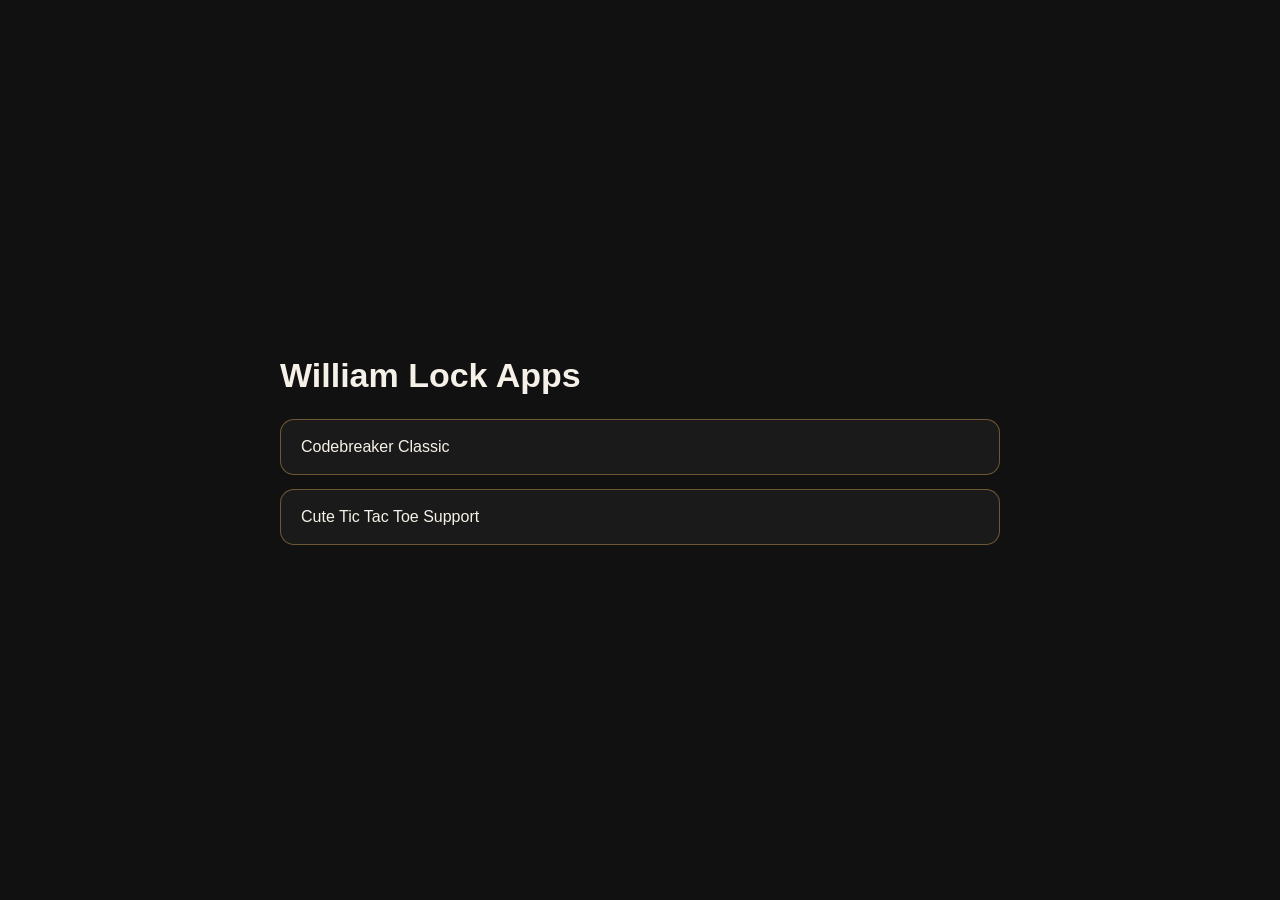
==== index.html @ 2002f567 "Add Codebreaker Classic pages" ====
<!doctype html>
<html lang="en">
  <head>
    <meta charset="utf-8">
    <meta name="viewport" content="width=device-width, initial-scale=1">
    <title>William Lock Apps</title>
    <style>
      :root {
        color-scheme: light dark;
        font-family: -apple-system, BlinkMacSystemFont, "Segoe UI", sans-serif;
      }

      body {
        margin: 0;
        min-height: 100vh;
        display: grid;
        place-items: center;
        background: #111;
        color: #f6f1e8;
      }

      main {
        width: min(720px, calc(100vw - 48px));
      }

      h1 {
        margin: 0 0 24px;
        font-size: 34px;
        font-weight: 700;
      }

      ul {
        list-style: none;
        margin: 0;
        padding: 0;
        display: grid;
        gap: 14px;
      }

      a {
        display: block;
        padding: 18px 20px;
        border: 1px solid rgba(214, 163, 82, 0.45);
        border-radius: 14px;
        color: inherit;
        text-decoration: none;
        background: rgba(255, 255, 255, 0.04);
      }

      a:hover {
        border-color: rgba(214, 163, 82, 0.9);
        background: rgba(214, 163, 82, 0.1);
      }
    </style>
  </head>
  <body>
    <main>
      <h1>William Lock Apps</h1>
      <ul>
        <li><a href="/codebreaker-classic/">Codebreaker Classic</a></li>
        <li><a href="https://williamlock.github.io/cute-tic-tac-toe-support/">Cute Tic Tac Toe Support</a></li>
      </ul>
    </main>
  </body>
</html>
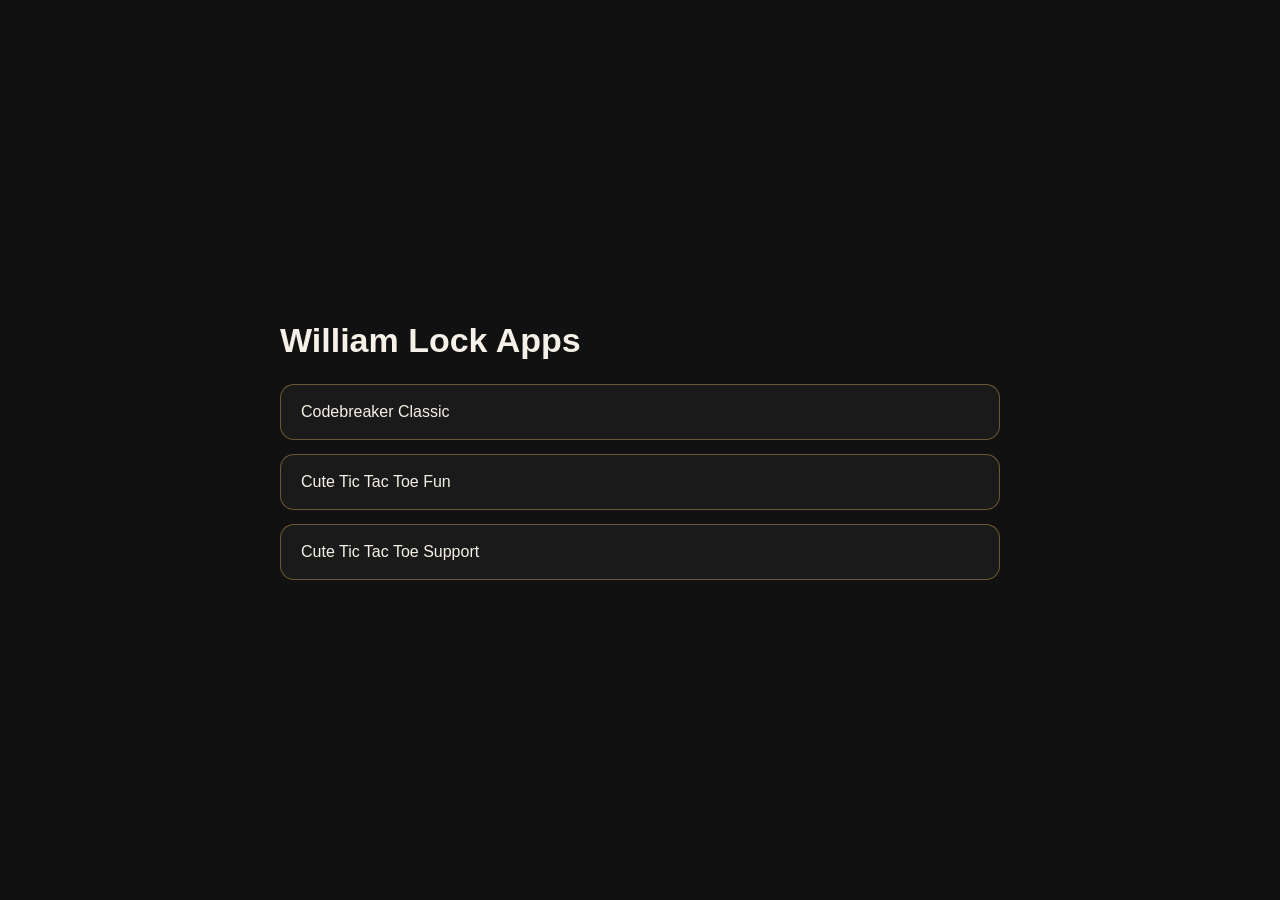
==== commit 2fd44c05: "Add Cute Tic Tac Toe product page" ====
--- a/index.html
+++ b/index.html
@@ -58,6 +58,7 @@
       <h1>William Lock Apps</h1>
       <ul>
         <li><a href="/codebreaker-classic/">Codebreaker Classic</a></li>
+        <li><a href="/cute-tic-tac-toe/">Cute Tic Tac Toe Fun</a></li>
         <li><a href="https://williamlock.github.io/cute-tic-tac-toe-support/">Cute Tic Tac Toe Support</a></li>
       </ul>
     </main>
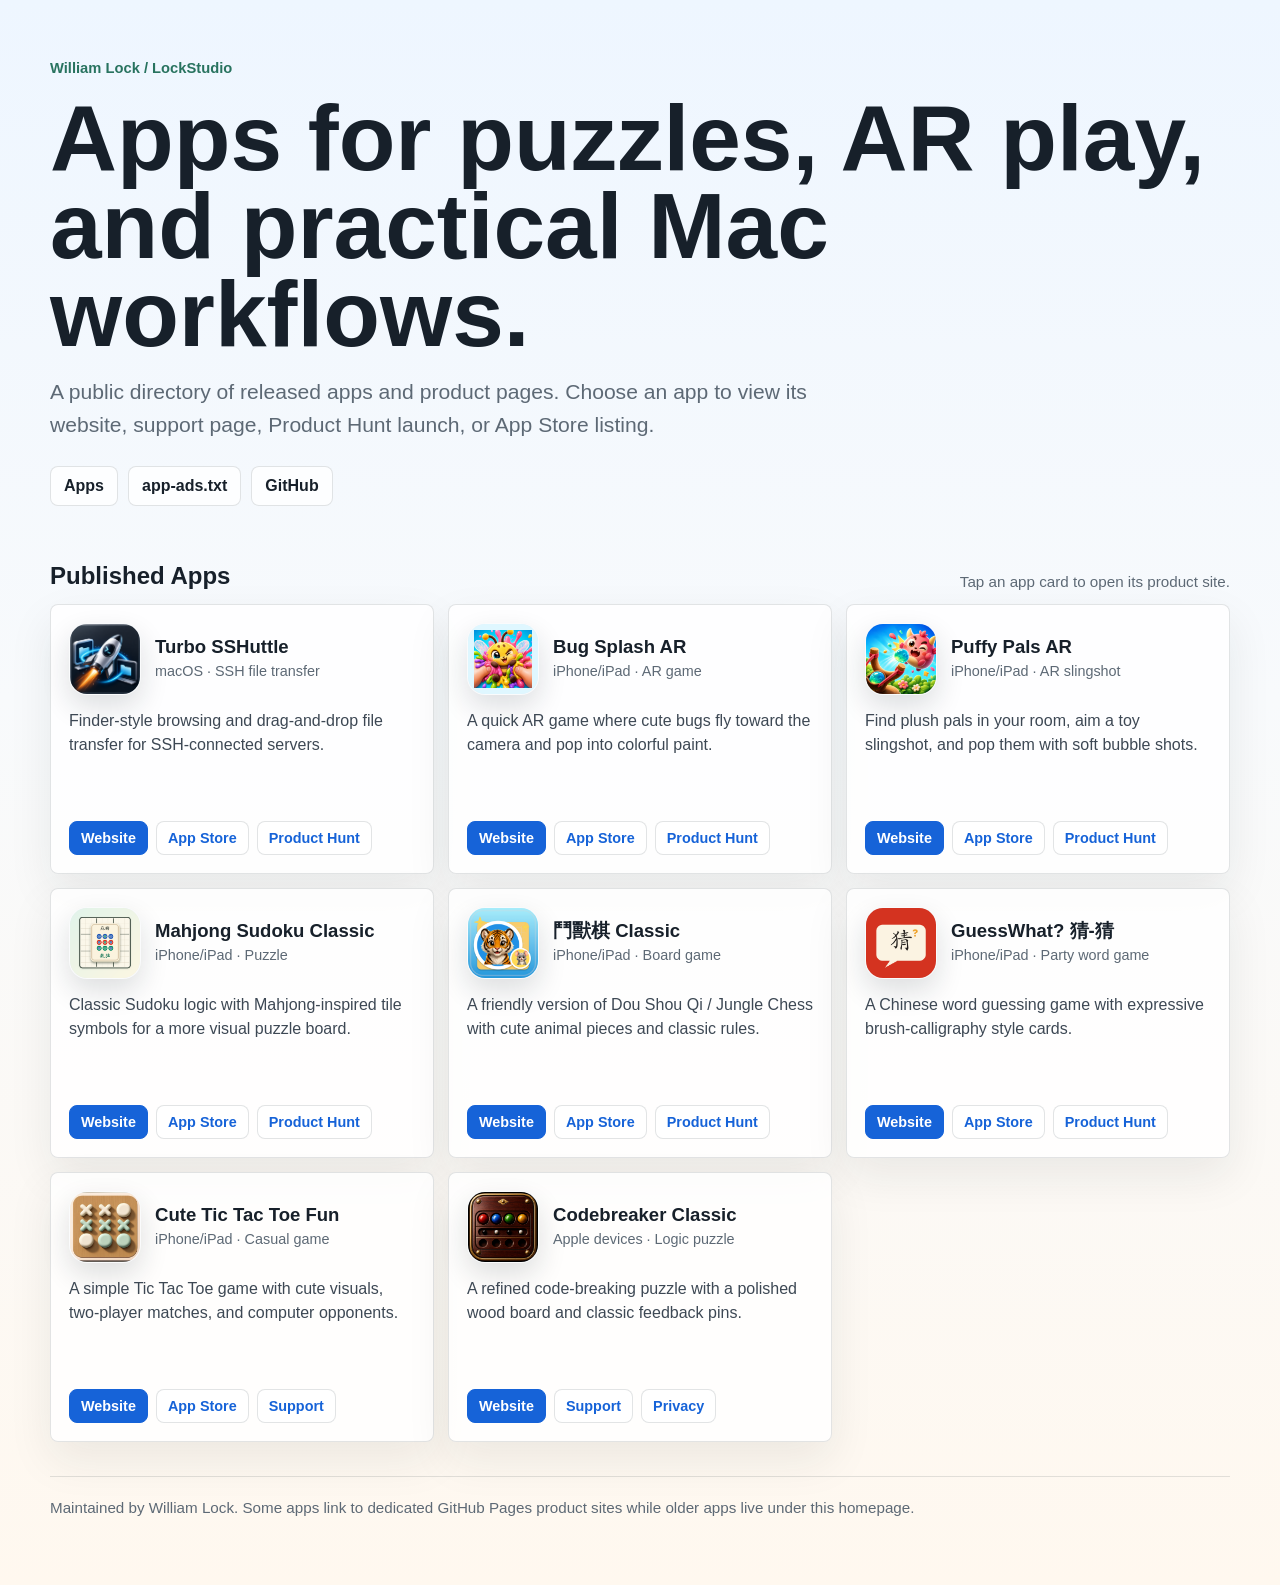
==== commit 8fd4d058: "Add LockStudio app directory homepage" ====
--- a/index.html
+++ b/index.html
@@ -3,64 +3,406 @@
   <head>
     <meta charset="utf-8">
     <meta name="viewport" content="width=device-width, initial-scale=1">
-    <title>William Lock Apps</title>
+    <title>LockStudio Apps by William Lock</title>
+    <meta name="description" content="A directory of iPhone, iPad, Mac, and AR apps by William Lock / LockStudio.">
     <style>
       :root {
-        color-scheme: light dark;
+        color-scheme: light;
+        --ink: #17202a;
+        --muted: #5d6975;
+        --paper: #f8fafc;
+        --panel: #ffffff;
+        --line: rgb(23 32 42 / 0.12);
+        --blue: #1663d8;
+        --green: #28735f;
+        --red: #c4322f;
+      }
+
+      * {
+        box-sizing: border-box;
+      }
+
+      body {
+        margin: 0;
         font-family: -apple-system, BlinkMacSystemFont, "Segoe UI", sans-serif;
-      }
-
-      body {
-        margin: 0;
-        min-height: 100vh;
+        color: var(--ink);
+        background:
+          linear-gradient(180deg, #eef6ff 0%, var(--paper) 44%, #fff8ef 100%);
+      }
+
+      a {
+        color: inherit;
+      }
+
+      main {
+        width: min(1180px, calc(100% - 32px));
+        margin: 0 auto;
+        padding: 42px 0 54px;
+      }
+
+      .hero {
+        display: grid;
+        gap: 18px;
+        padding: 18px 0 28px;
+      }
+
+      .eyebrow {
+        margin: 0;
+        color: var(--green);
+        font-size: 0.92rem;
+        font-weight: 800;
+      }
+
+      h1 {
+        margin: 0;
+        font-size: clamp(2.6rem, 8vw, 5.8rem);
+        line-height: 0.95;
+        letter-spacing: 0;
+      }
+
+      .lead {
+        width: min(760px, 100%);
+        margin: 0;
+        color: var(--muted);
+        font-size: clamp(1.05rem, 2.4vw, 1.32rem);
+        line-height: 1.55;
+      }
+
+      .quick-links {
+        display: flex;
+        flex-wrap: wrap;
+        gap: 10px;
+        margin-top: 6px;
+      }
+
+      .quick-links a,
+      .link-button {
+        display: inline-flex;
+        align-items: center;
+        justify-content: center;
+        min-height: 40px;
+        padding: 0 13px;
+        border: 1px solid var(--line);
+        border-radius: 8px;
+        background: rgb(255 255 255 / 0.78);
+        color: var(--ink);
+        font-weight: 750;
+        text-decoration: none;
+      }
+
+      .quick-links a:hover,
+      .link-button:hover {
+        border-color: rgb(22 99 216 / 0.38);
+        color: var(--blue);
+      }
+
+      .section-head {
+        display: flex;
+        align-items: end;
+        justify-content: space-between;
+        gap: 16px;
+        margin: 28px 0 14px;
+      }
+
+      h2 {
+        margin: 0;
+        font-size: 1.5rem;
+        letter-spacing: 0;
+      }
+
+      .section-note {
+        margin: 0;
+        color: var(--muted);
+        font-size: 0.95rem;
+      }
+
+      .app-grid {
+        display: grid;
+        grid-template-columns: repeat(3, minmax(0, 1fr));
+        gap: 14px;
+      }
+
+      .app-card {
+        display: grid;
+        grid-template-rows: auto 1fr auto;
+        gap: 14px;
+        min-height: 270px;
+        padding: 18px;
+        border: 1px solid var(--line);
+        border-radius: 8px;
+        background: rgb(255 255 255 / 0.82);
+        box-shadow: 0 18px 45px rgb(23 32 42 / 0.08);
+        text-decoration: none;
+      }
+
+      .app-card:hover {
+        transform: translateY(-1px);
+        border-color: rgb(22 99 216 / 0.3);
+        box-shadow: 0 22px 54px rgb(23 32 42 / 0.12);
+      }
+
+      .app-top {
+        display: flex;
+        gap: 14px;
+        align-items: center;
+      }
+
+      .app-icon {
+        width: 72px;
+        height: 72px;
+        border-radius: 18px;
+        border: 1px solid rgb(255 255 255 / 0.7);
+        box-shadow: 0 12px 28px rgb(23 32 42 / 0.14);
+        object-fit: cover;
+        flex: 0 0 auto;
+        background: #eef2f7;
+      }
+
+      .fallback-icon {
         display: grid;
         place-items: center;
-        background: #111;
-        color: #f6f1e8;
-      }
-
-      main {
-        width: min(720px, calc(100vw - 48px));
-      }
-
-      h1 {
-        margin: 0 0 24px;
-        font-size: 34px;
-        font-weight: 700;
-      }
-
-      ul {
-        list-style: none;
-        margin: 0;
-        padding: 0;
-        display: grid;
-        gap: 14px;
-      }
-
-      a {
-        display: block;
-        padding: 18px 20px;
-        border: 1px solid rgba(214, 163, 82, 0.45);
-        border-radius: 14px;
-        color: inherit;
+        width: 72px;
+        height: 72px;
+        border-radius: 18px;
+        background: linear-gradient(135deg, #1f2937, #56616d);
+        color: white;
+        font-size: 1.35rem;
+        font-weight: 850;
+        box-shadow: 0 12px 28px rgb(23 32 42 / 0.14);
+        flex: 0 0 auto;
+      }
+
+      .app-title {
+        margin: 0 0 4px;
+        font-size: 1.16rem;
+        line-height: 1.2;
+      }
+
+      .app-meta {
+        margin: 0;
+        color: var(--muted);
+        font-size: 0.9rem;
+        line-height: 1.35;
+      }
+
+      .app-copy {
+        margin: 0;
+        color: #3d4854;
+        line-height: 1.52;
+      }
+
+      .app-links {
+        display: flex;
+        flex-wrap: wrap;
+        gap: 8px;
+      }
+
+      .app-links a {
+        display: inline-flex;
+        min-height: 34px;
+        align-items: center;
+        justify-content: center;
+        padding: 0 11px;
+        border-radius: 8px;
+        border: 1px solid var(--line);
+        color: var(--blue);
+        font-size: 0.9rem;
+        font-weight: 780;
         text-decoration: none;
-        background: rgba(255, 255, 255, 0.04);
-      }
-
-      a:hover {
-        border-color: rgba(214, 163, 82, 0.9);
-        background: rgba(214, 163, 82, 0.1);
+        background: #fff;
+      }
+
+      .app-links a.primary {
+        color: #fff;
+        border-color: var(--blue);
+        background: var(--blue);
+      }
+
+      .footer {
+        margin-top: 34px;
+        padding-top: 22px;
+        border-top: 1px solid var(--line);
+        color: var(--muted);
+        font-size: 0.95rem;
+      }
+
+      @media (max-width: 940px) {
+        .app-grid {
+          grid-template-columns: repeat(2, minmax(0, 1fr));
+        }
+      }
+
+      @media (max-width: 640px) {
+        main {
+          width: min(100% - 24px, 560px);
+          padding-top: 28px;
+        }
+
+        .section-head {
+          align-items: start;
+          flex-direction: column;
+        }
+
+        .app-grid {
+          grid-template-columns: 1fr;
+        }
       }
     </style>
   </head>
   <body>
     <main>
-      <h1>William Lock Apps</h1>
-      <ul>
-        <li><a href="/codebreaker-classic/">Codebreaker Classic</a></li>
-        <li><a href="/cute-tic-tac-toe/">Cute Tic Tac Toe Fun</a></li>
-        <li><a href="https://williamlock.github.io/cute-tic-tac-toe-support/">Cute Tic Tac Toe Support</a></li>
-      </ul>
+      <section class="hero" aria-label="LockStudio Apps">
+        <p class="eyebrow">William Lock / LockStudio</p>
+        <h1>Apps for puzzles, AR play, and practical Mac workflows.</h1>
+        <p class="lead">
+          A public directory of released apps and product pages. Choose an app to view its website,
+          support page, Product Hunt launch, or App Store listing.
+        </p>
+        <nav class="quick-links" aria-label="Quick links">
+          <a href="#featured-apps">Apps</a>
+          <a href="app-ads.txt">app-ads.txt</a>
+          <a href="https://github.com/WilliamLock">GitHub</a>
+        </nav>
+      </section>
+
+      <div class="section-head" id="featured-apps">
+        <h2>Published Apps</h2>
+        <p class="section-note">Tap an app card to open its product site.</p>
+      </div>
+
+      <section class="app-grid" aria-label="Published app list">
+        <article class="app-card">
+          <div class="app-top">
+            <img class="app-icon" src="assets/apps/turbo-sshuttle-icon.png" alt="Turbo SSHuttle app icon" loading="lazy">
+            <div>
+              <h3 class="app-title">Turbo SSHuttle</h3>
+              <p class="app-meta">macOS · SSH file transfer</p>
+            </div>
+          </div>
+          <p class="app-copy">Finder-style browsing and drag-and-drop file transfer for SSH-connected servers.</p>
+          <div class="app-links">
+            <a class="primary" href="https://williamlock.github.io/Turbo-SSHuttle-Support/">Website</a>
+            <a href="https://apps.apple.com/sg/app/turbo-sshuttle/id6775314412?mt=12">App Store</a>
+            <a href="https://www.producthunt.com/products/turbo-sshuttle?launch=turbo-sshuttle">Product Hunt</a>
+          </div>
+        </article>
+
+        <article class="app-card">
+          <div class="app-top">
+            <img class="app-icon" src="assets/apps/bug-splash-ar-icon.png" alt="Bug Splash AR app icon" loading="lazy">
+            <div>
+              <h3 class="app-title">Bug Splash AR</h3>
+              <p class="app-meta">iPhone/iPad · AR game</p>
+            </div>
+          </div>
+          <p class="app-copy">A quick AR game where cute bugs fly toward the camera and pop into colorful paint.</p>
+          <div class="app-links">
+            <a class="primary" href="https://williamlock.github.io/Bug-Splash-AR-Site/">Website</a>
+            <a href="https://apps.apple.com/us/app/bug-splash-ar/id6780440554">App Store</a>
+            <a href="https://www.producthunt.com/products/bug-splash-ar?launch=bug-splash-ar">Product Hunt</a>
+          </div>
+        </article>
+
+        <article class="app-card">
+          <div class="app-top">
+            <img class="app-icon" src="assets/apps/puffy-pals-ar-icon.png" alt="Puffy Pals AR app icon" loading="lazy">
+            <div>
+              <h3 class="app-title">Puffy Pals AR</h3>
+              <p class="app-meta">iPhone/iPad · AR slingshot</p>
+            </div>
+          </div>
+          <p class="app-copy">Find plush pals in your room, aim a toy slingshot, and pop them with soft bubble shots.</p>
+          <div class="app-links">
+            <a class="primary" href="https://williamlock.github.io/Puffy-Pals-AR-Site/">Website</a>
+            <a href="https://apps.apple.com/us/app/puffy-pals-ar/id6779803386">App Store</a>
+            <a href="https://www.producthunt.com/products/puffy-pals-ar?launch=puffy-pals-ar">Product Hunt</a>
+          </div>
+        </article>
+
+        <article class="app-card">
+          <div class="app-top">
+            <img class="app-icon" src="assets/apps/mahjong-sudoku-icon.png" alt="Mahjong Sudoku Classic app icon" loading="lazy">
+            <div>
+              <h3 class="app-title">Mahjong Sudoku Classic</h3>
+              <p class="app-meta">iPhone/iPad · Puzzle</p>
+            </div>
+          </div>
+          <p class="app-copy">Classic Sudoku logic with Mahjong-inspired tile symbols for a more visual puzzle board.</p>
+          <div class="app-links">
+            <a class="primary" href="https://williamlock.github.io/Mahjong-Sudoku-Site/">Website</a>
+            <a href="https://apps.apple.com/us/app/mahjong-sudoku-classic-%E9%BA%BB%E5%B0%86%E6%95%B0%E7%8B%AC/id6775403580">App Store</a>
+            <a href="https://www.producthunt.com/products/mahjong-sudoku-classic?launch=mahjong-sudoku-classic">Product Hunt</a>
+          </div>
+        </article>
+
+        <article class="app-card">
+          <div class="app-top">
+            <img class="app-icon" src="assets/apps/animal-chess-icon.png" alt="鬥獸棋 Classic app icon" loading="lazy">
+            <div>
+              <h3 class="app-title">鬥獸棋 Classic</h3>
+              <p class="app-meta">iPhone/iPad · Board game</p>
+            </div>
+          </div>
+          <p class="app-copy">A friendly version of Dou Shou Qi / Jungle Chess with cute animal pieces and classic rules.</p>
+          <div class="app-links">
+            <a class="primary" href="https://williamlock.github.io/Animal-Chess-Site/">Website</a>
+            <a href="https://apps.apple.com/us/app/%E9%AC%A5%E7%8D%B8%E6%A3%8B-classic/id6775230075">App Store</a>
+            <a href="https://www.producthunt.com/products/classic?launch=classic">Product Hunt</a>
+          </div>
+        </article>
+
+        <article class="app-card">
+          <div class="app-top">
+            <img class="app-icon" src="assets/apps/guesswhat-icon.png" alt="GuessWhat? 猜-猜 app icon" loading="lazy">
+            <div>
+              <h3 class="app-title">GuessWhat? 猜-猜</h3>
+              <p class="app-meta">iPhone/iPad · Party word game</p>
+            </div>
+          </div>
+          <p class="app-copy">A Chinese word guessing game with expressive brush-calligraphy style cards.</p>
+          <div class="app-links">
+            <a class="primary" href="https://williamlock.github.io/GuessWhat-Caicai-Site/">Website</a>
+            <a href="https://apps.apple.com/us/app/guesswhat-%E7%8C%9C-%E7%8C%9C/id6775619358">App Store</a>
+            <a href="https://www.producthunt.com/products/guesswhat-2?launch=guesswhat-2">Product Hunt</a>
+          </div>
+        </article>
+
+        <article class="app-card">
+          <div class="app-top">
+            <img class="app-icon" src="assets/apps/cute-tic-tac-toe-icon.jpg" alt="Cute Tic Tac Toe Fun app icon" loading="lazy">
+            <div>
+              <h3 class="app-title">Cute Tic Tac Toe Fun</h3>
+              <p class="app-meta">iPhone/iPad · Casual game</p>
+            </div>
+          </div>
+          <p class="app-copy">A simple Tic Tac Toe game with cute visuals, two-player matches, and computer opponents.</p>
+          <div class="app-links">
+            <a class="primary" href="cute-tic-tac-toe/">Website</a>
+            <a href="https://apps.apple.com/app/id6775123972">App Store</a>
+            <a href="https://williamlock.github.io/cute-tic-tac-toe-support/">Support</a>
+          </div>
+        </article>
+
+        <article class="app-card">
+          <div class="app-top">
+            <img class="app-icon" src="assets/apps/codebreaker-classic-icon.png" alt="Codebreaker Classic app icon" loading="lazy">
+            <div>
+              <h3 class="app-title">Codebreaker Classic</h3>
+              <p class="app-meta">Apple devices · Logic puzzle</p>
+            </div>
+          </div>
+          <p class="app-copy">A refined code-breaking puzzle with a polished wood board and classic feedback pins.</p>
+          <div class="app-links">
+            <a class="primary" href="codebreaker-classic/">Website</a>
+            <a href="codebreaker-classic/support.html">Support</a>
+            <a href="codebreaker-classic/privacy.html">Privacy</a>
+          </div>
+        </article>
+      </section>
+
+      <p class="footer">
+        Maintained by William Lock. Some apps link to dedicated GitHub Pages product sites while older apps live under this homepage.
+      </p>
     </main>
   </body>
 </html>
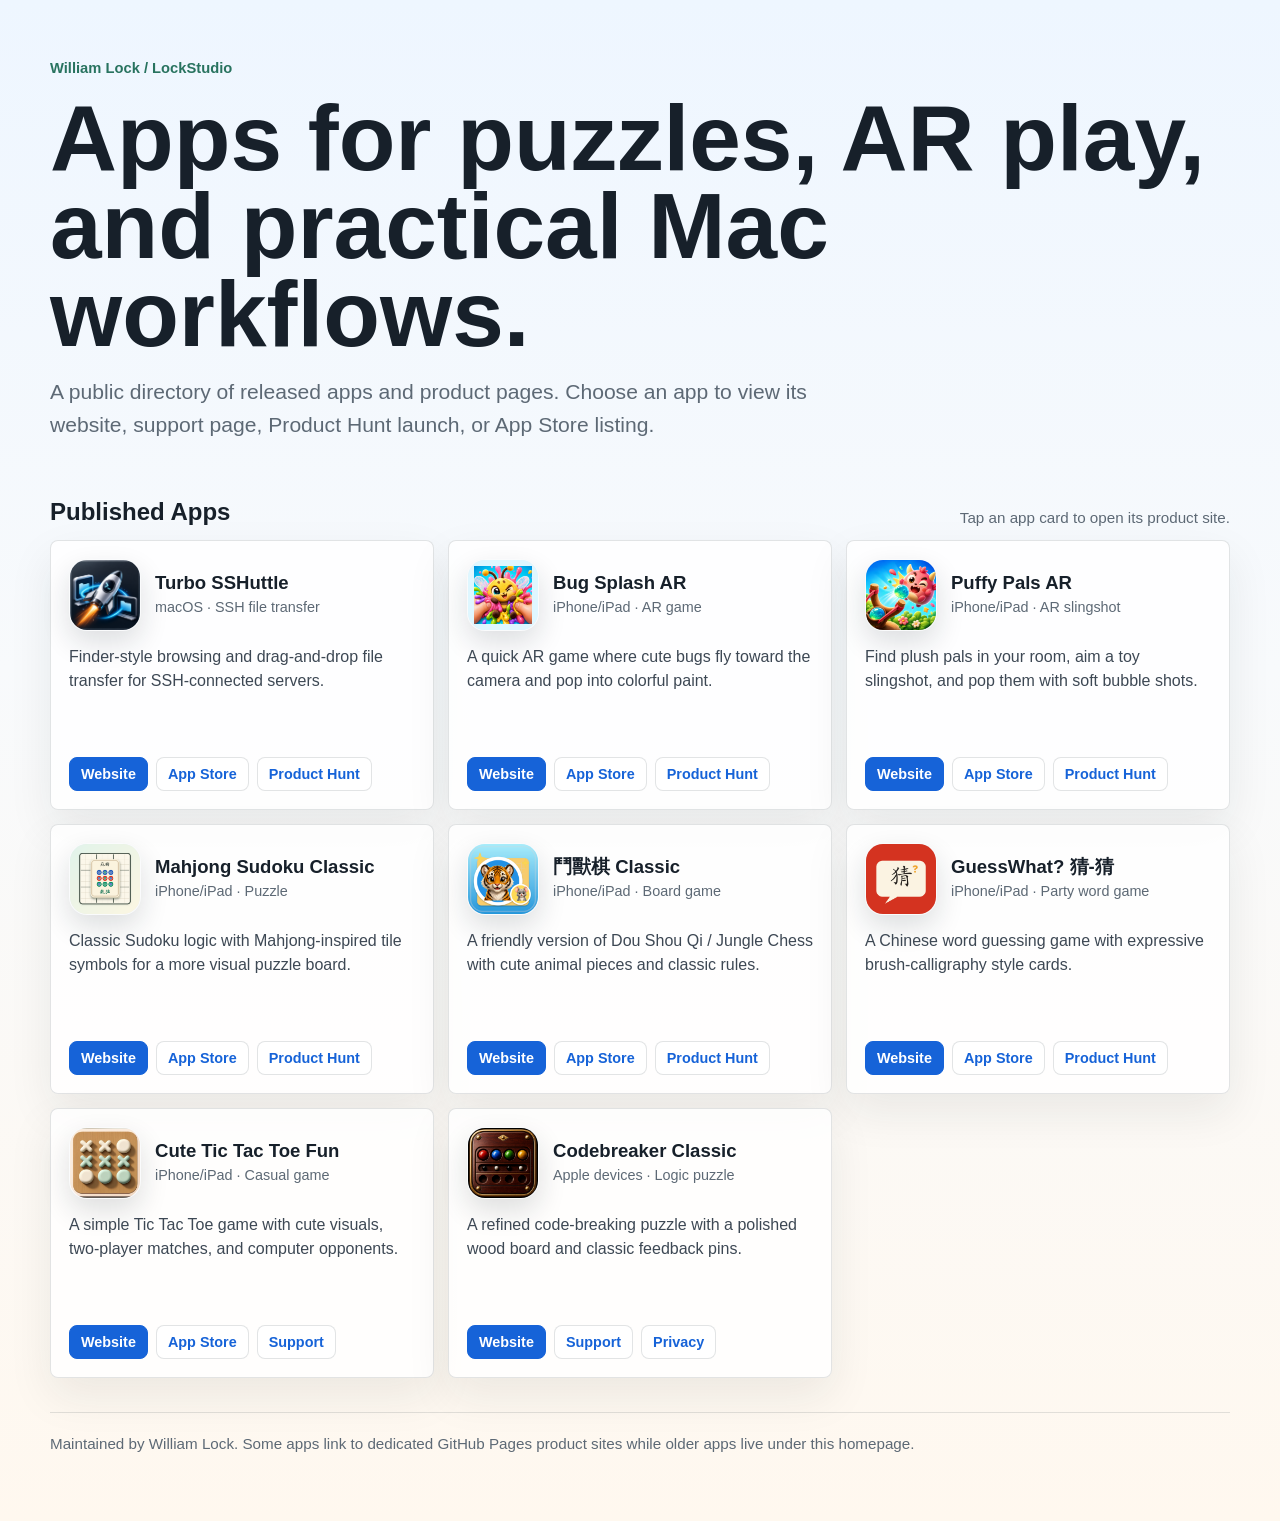
==== commit b3febcc0: "Remove utility links from app directory" ====
--- a/index.html
+++ b/index.html
@@ -68,14 +68,6 @@
         line-height: 1.55;
       }
 
-      .quick-links {
-        display: flex;
-        flex-wrap: wrap;
-        gap: 10px;
-        margin-top: 6px;
-      }
-
-      .quick-links a,
       .link-button {
         display: inline-flex;
         align-items: center;
@@ -90,7 +82,6 @@
         text-decoration: none;
       }
 
-      .quick-links a:hover,
       .link-button:hover {
         border-color: rgb(22 99 216 / 0.38);
         color: var(--blue);
@@ -258,11 +249,6 @@
           A public directory of released apps and product pages. Choose an app to view its website,
           support page, Product Hunt launch, or App Store listing.
         </p>
-        <nav class="quick-links" aria-label="Quick links">
-          <a href="#featured-apps">Apps</a>
-          <a href="app-ads.txt">app-ads.txt</a>
-          <a href="https://github.com/WilliamLock">GitHub</a>
-        </nav>
       </section>
 
       <div class="section-head" id="featured-apps">
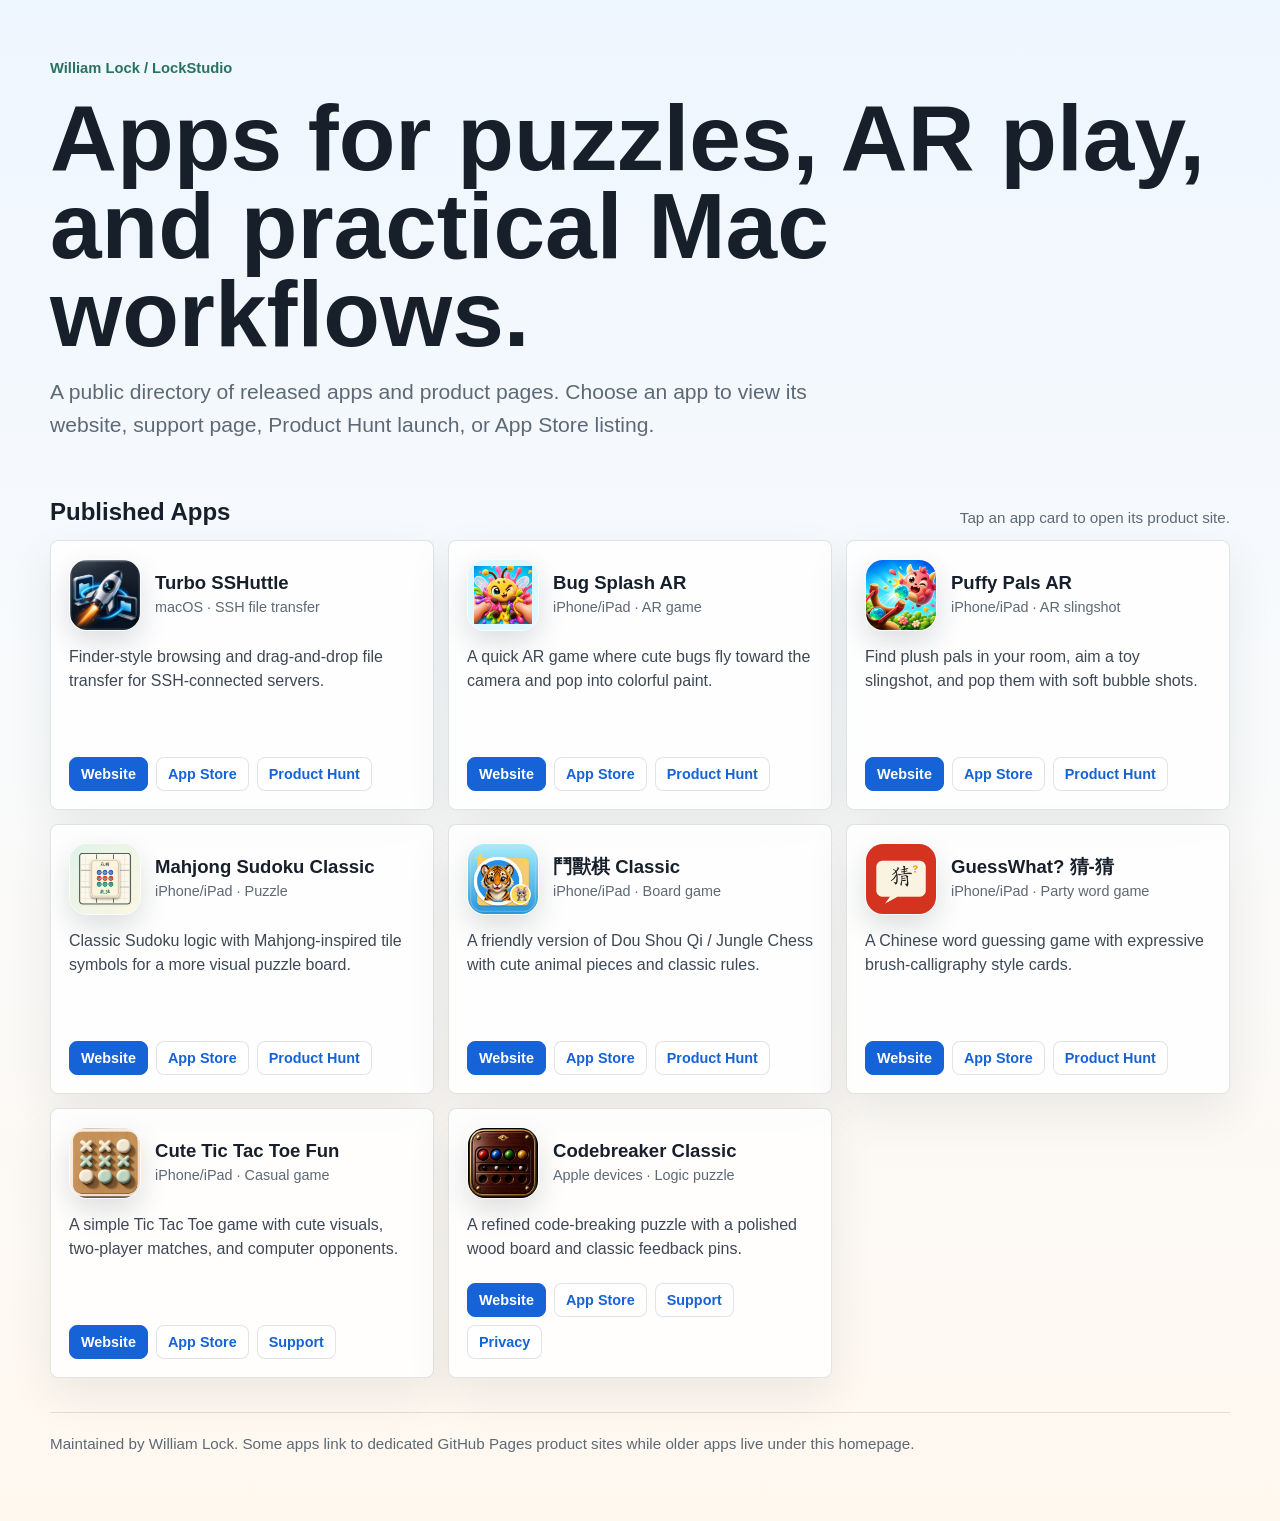
==== commit 15092cf5: "Add Codebreaker Lite App Store link" ====
--- a/index.html
+++ b/index.html
@@ -380,6 +380,7 @@
           <p class="app-copy">A refined code-breaking puzzle with a polished wood board and classic feedback pins.</p>
           <div class="app-links">
             <a class="primary" href="codebreaker-classic/">Website</a>
+            <a href="https://apps.apple.com/us/app/codebreaker-classic-lite/id6779849586">App Store</a>
             <a href="codebreaker-classic/support.html">Support</a>
             <a href="codebreaker-classic/privacy.html">Privacy</a>
           </div>
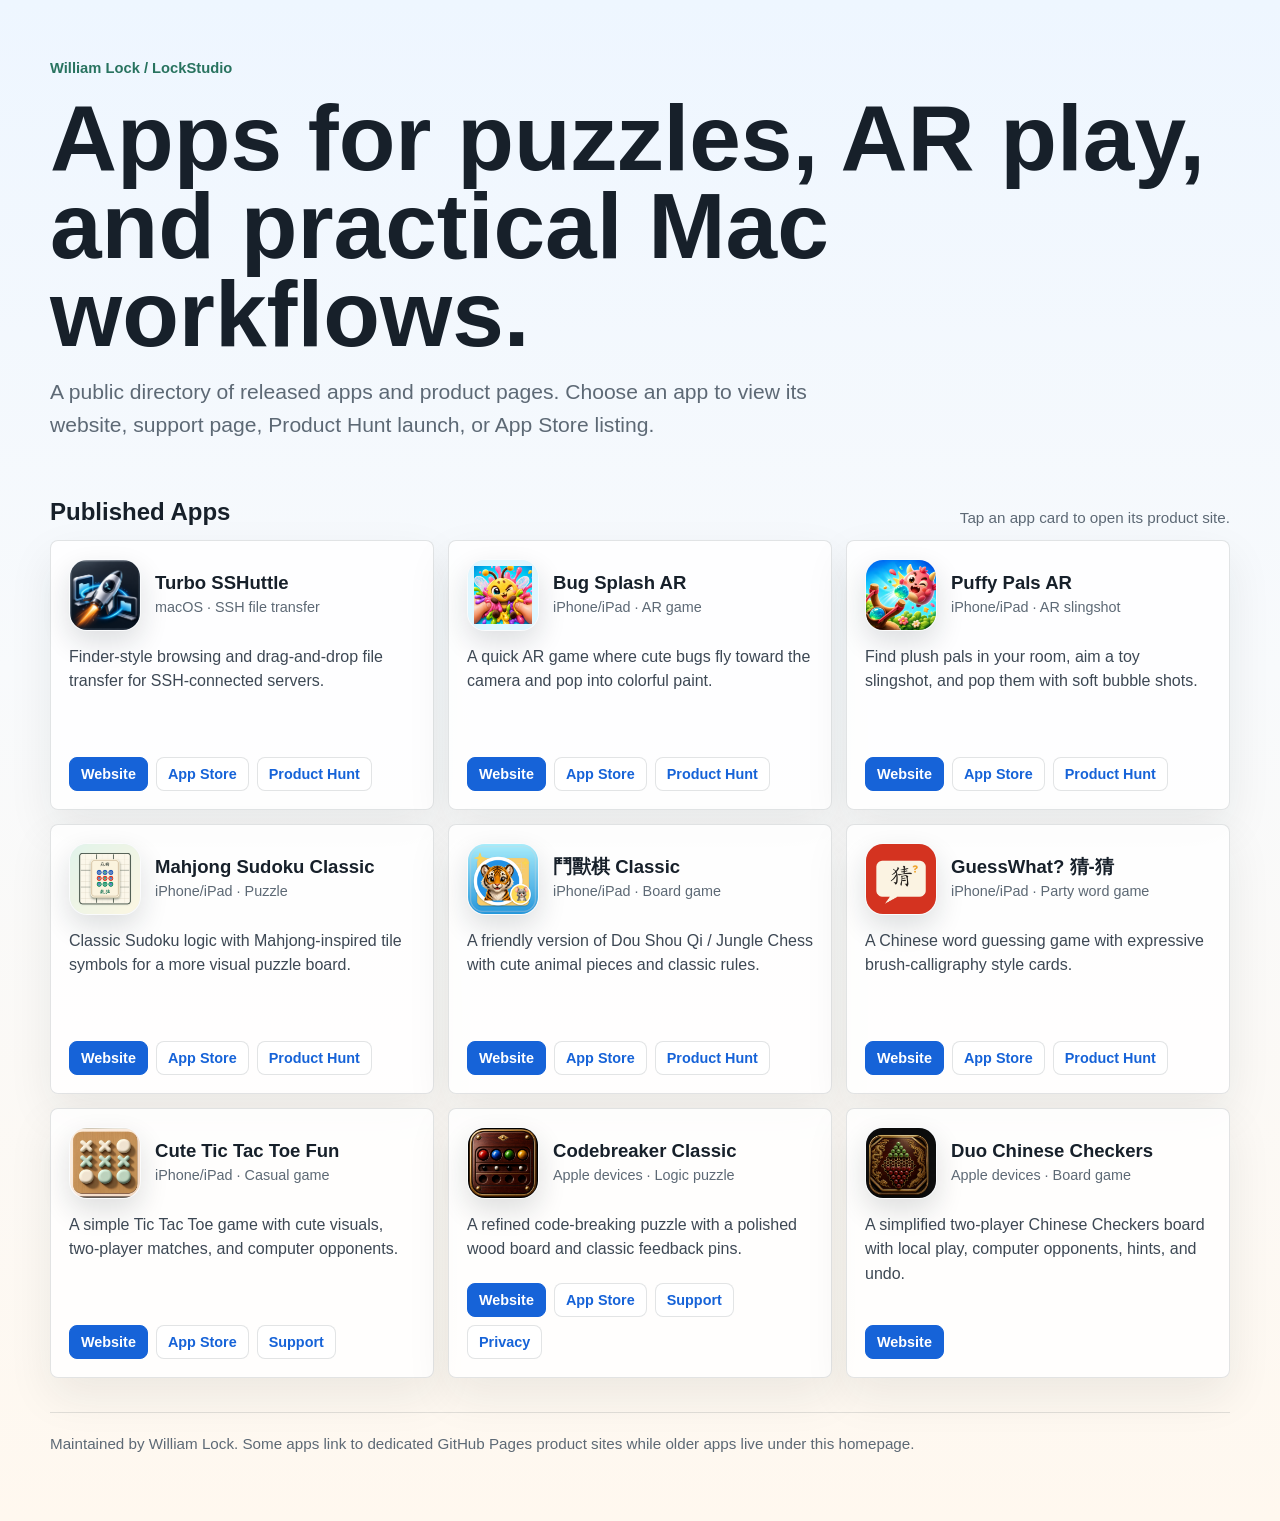
==== commit d507e18c: "Add Duo Chinese Checkers to app directory" ====
--- a/index.html
+++ b/index.html
@@ -385,6 +385,20 @@
             <a href="codebreaker-classic/privacy.html">Privacy</a>
           </div>
         </article>
+
+        <article class="app-card">
+          <div class="app-top">
+            <img class="app-icon" src="assets/apps/duo-chinese-checkers-icon.png" alt="Duo Chinese Checkers app icon" loading="lazy">
+            <div>
+              <h3 class="app-title">Duo Chinese Checkers</h3>
+              <p class="app-meta">Apple devices · Board game</p>
+            </div>
+          </div>
+          <p class="app-copy">A simplified two-player Chinese Checkers board with local play, computer opponents, hints, and undo.</p>
+          <div class="app-links">
+            <a class="primary" href="duo-chinese-checkers/">Website</a>
+          </div>
+        </article>
       </section>
 
       <p class="footer">
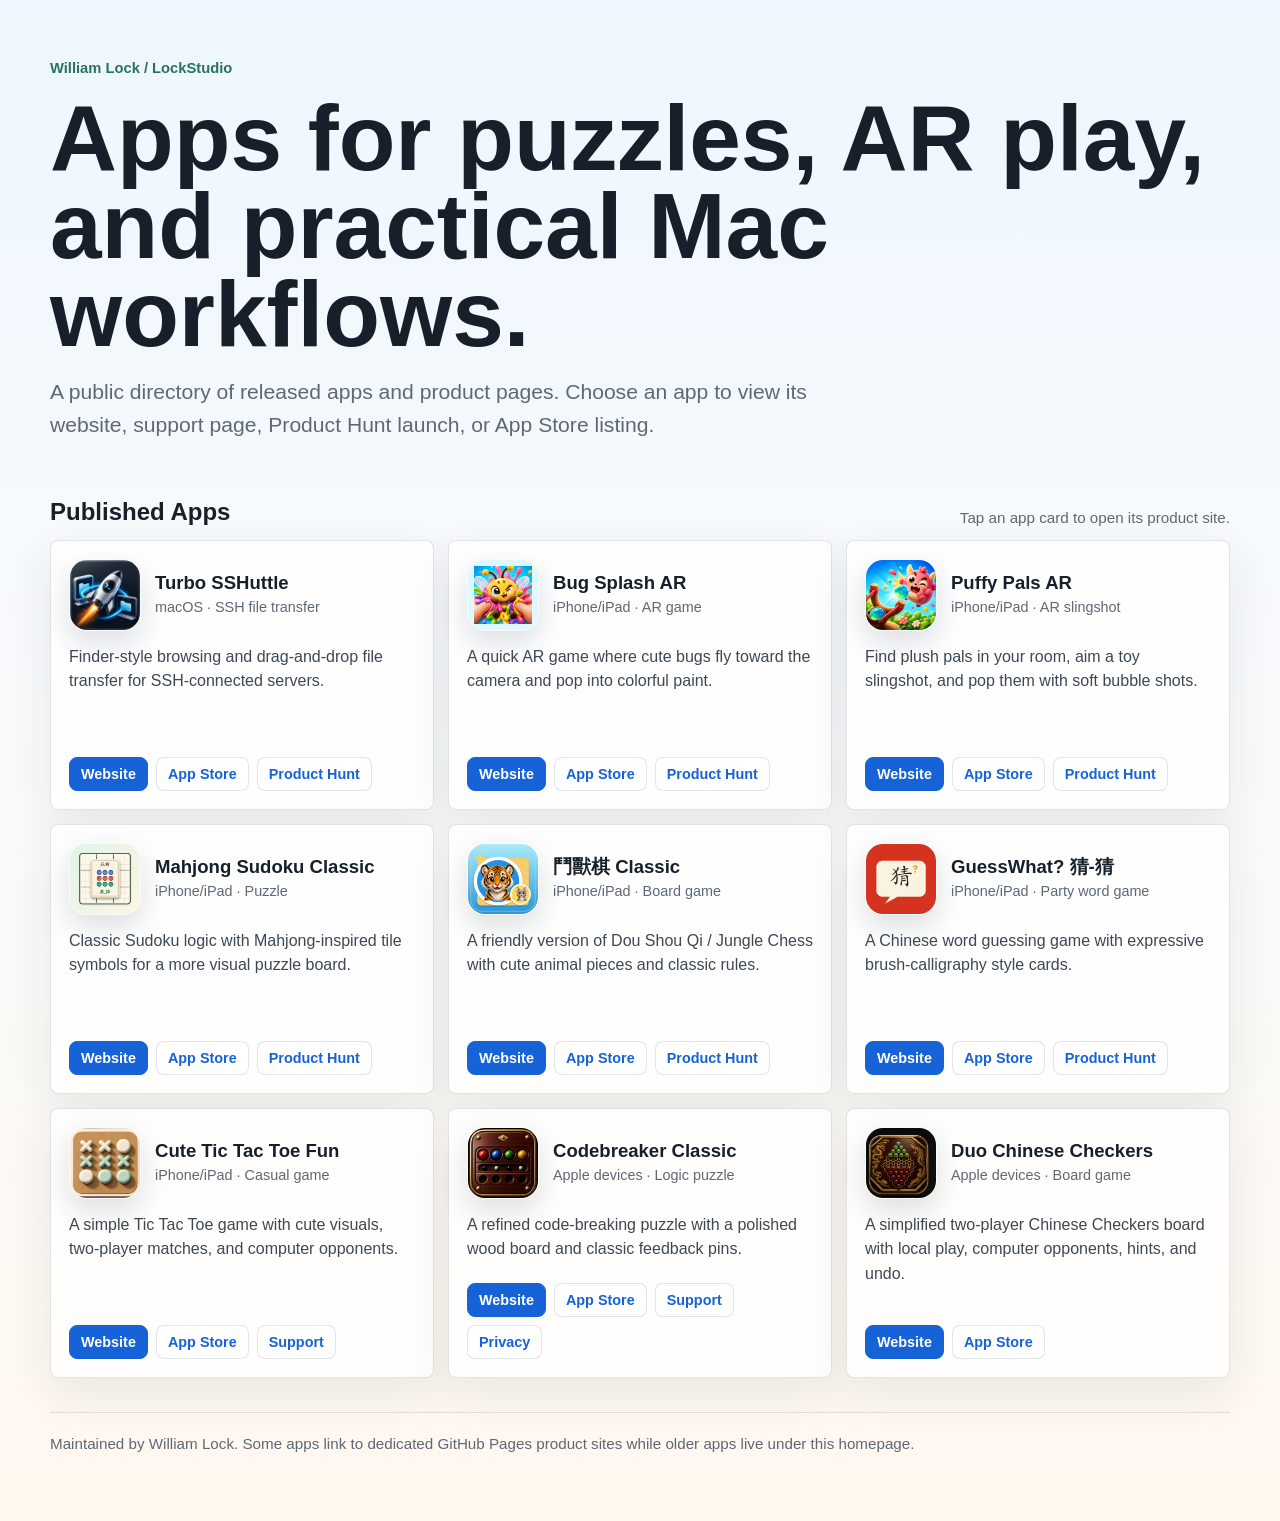
==== commit dbc76ff8: "Add Duo Chinese Checkers App Store link" ====
--- a/index.html
+++ b/index.html
@@ -397,6 +397,7 @@
           <p class="app-copy">A simplified two-player Chinese Checkers board with local play, computer opponents, hints, and undo.</p>
           <div class="app-links">
             <a class="primary" href="duo-chinese-checkers/">Website</a>
+            <a href="https://apps.apple.com/us/app/duo-chinese-checkers/id6783922386">App Store</a>
           </div>
         </article>
       </section>
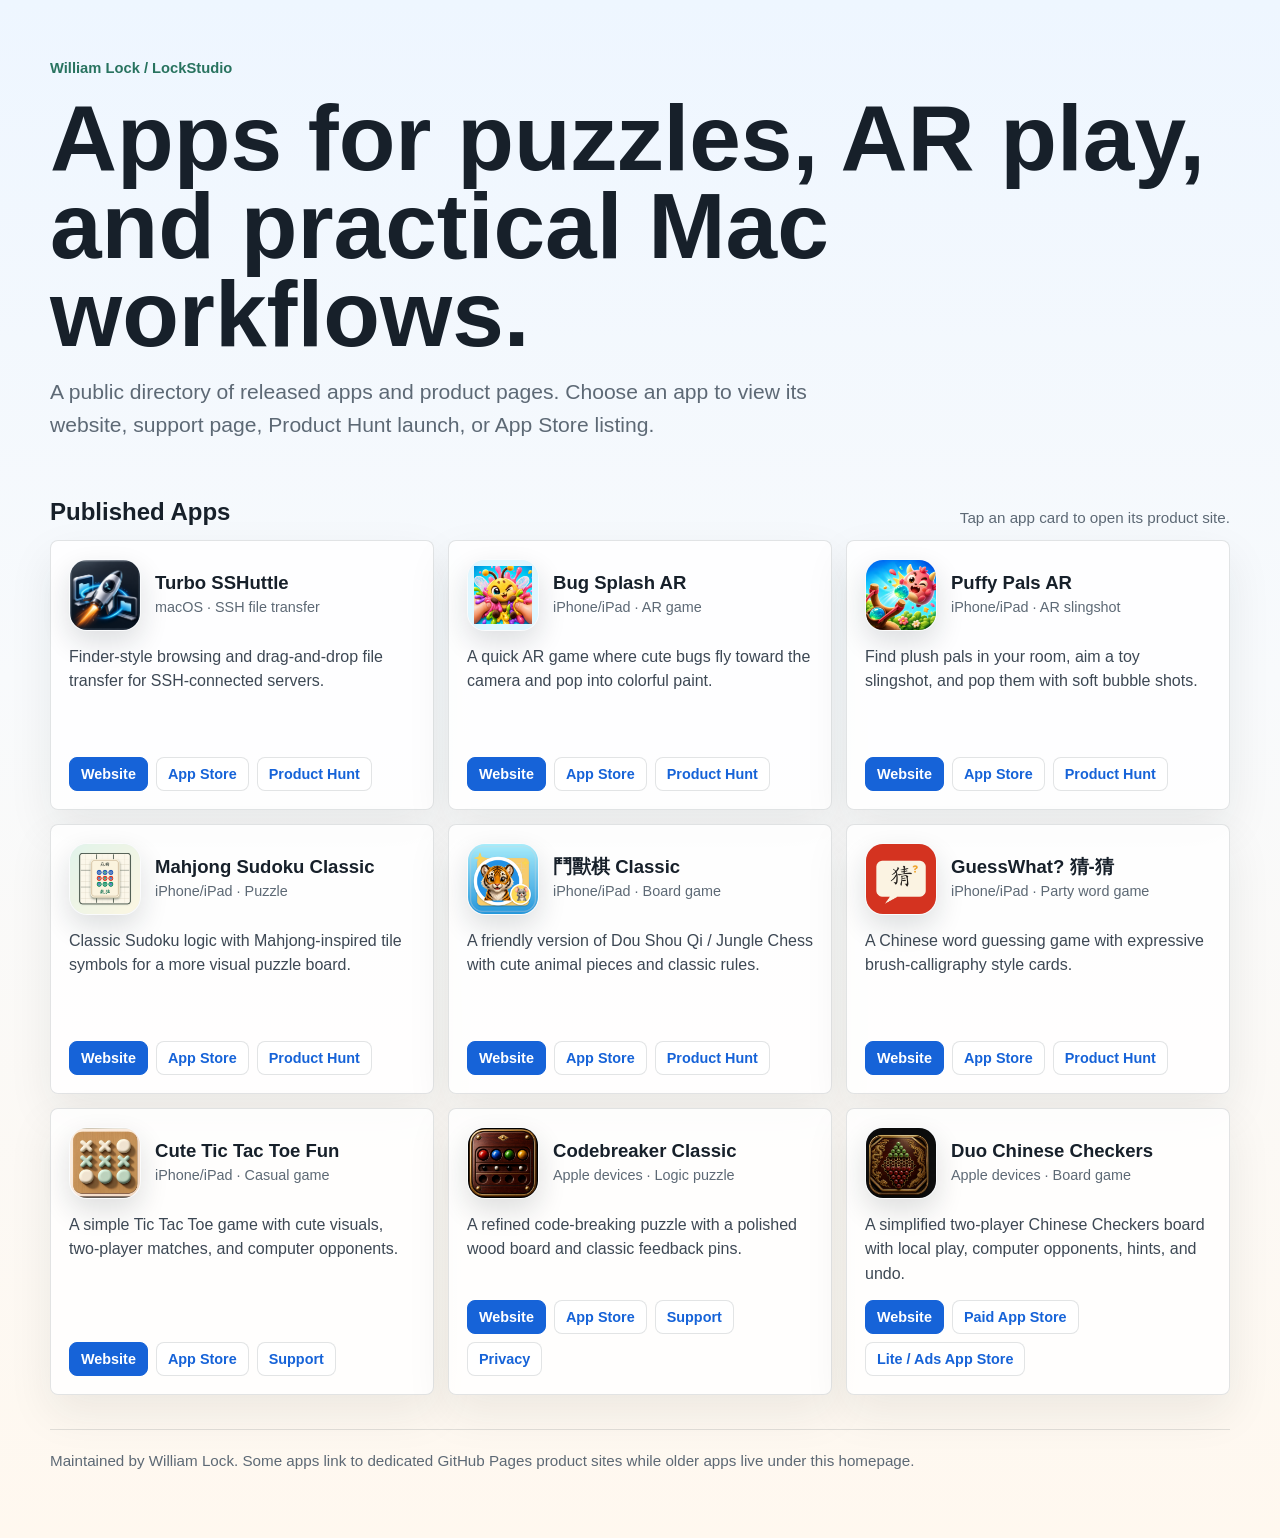
==== commit eac89bc1: "Add paid and Lite Duo App Store links" ====
--- a/index.html
+++ b/index.html
@@ -397,7 +397,8 @@
           <p class="app-copy">A simplified two-player Chinese Checkers board with local play, computer opponents, hints, and undo.</p>
           <div class="app-links">
             <a class="primary" href="duo-chinese-checkers/">Website</a>
-            <a href="https://apps.apple.com/us/app/duo-chinese-checkers/id6783922386">App Store</a>
+            <a href="https://apps.apple.com/us/app/duo-chinese-checkers/id6783922386">Paid App Store</a>
+            <a href="https://apps.apple.com/us/app/duo-chinese-checkers-lite/id6783923236">Lite / Ads App Store</a>
           </div>
         </article>
       </section>
